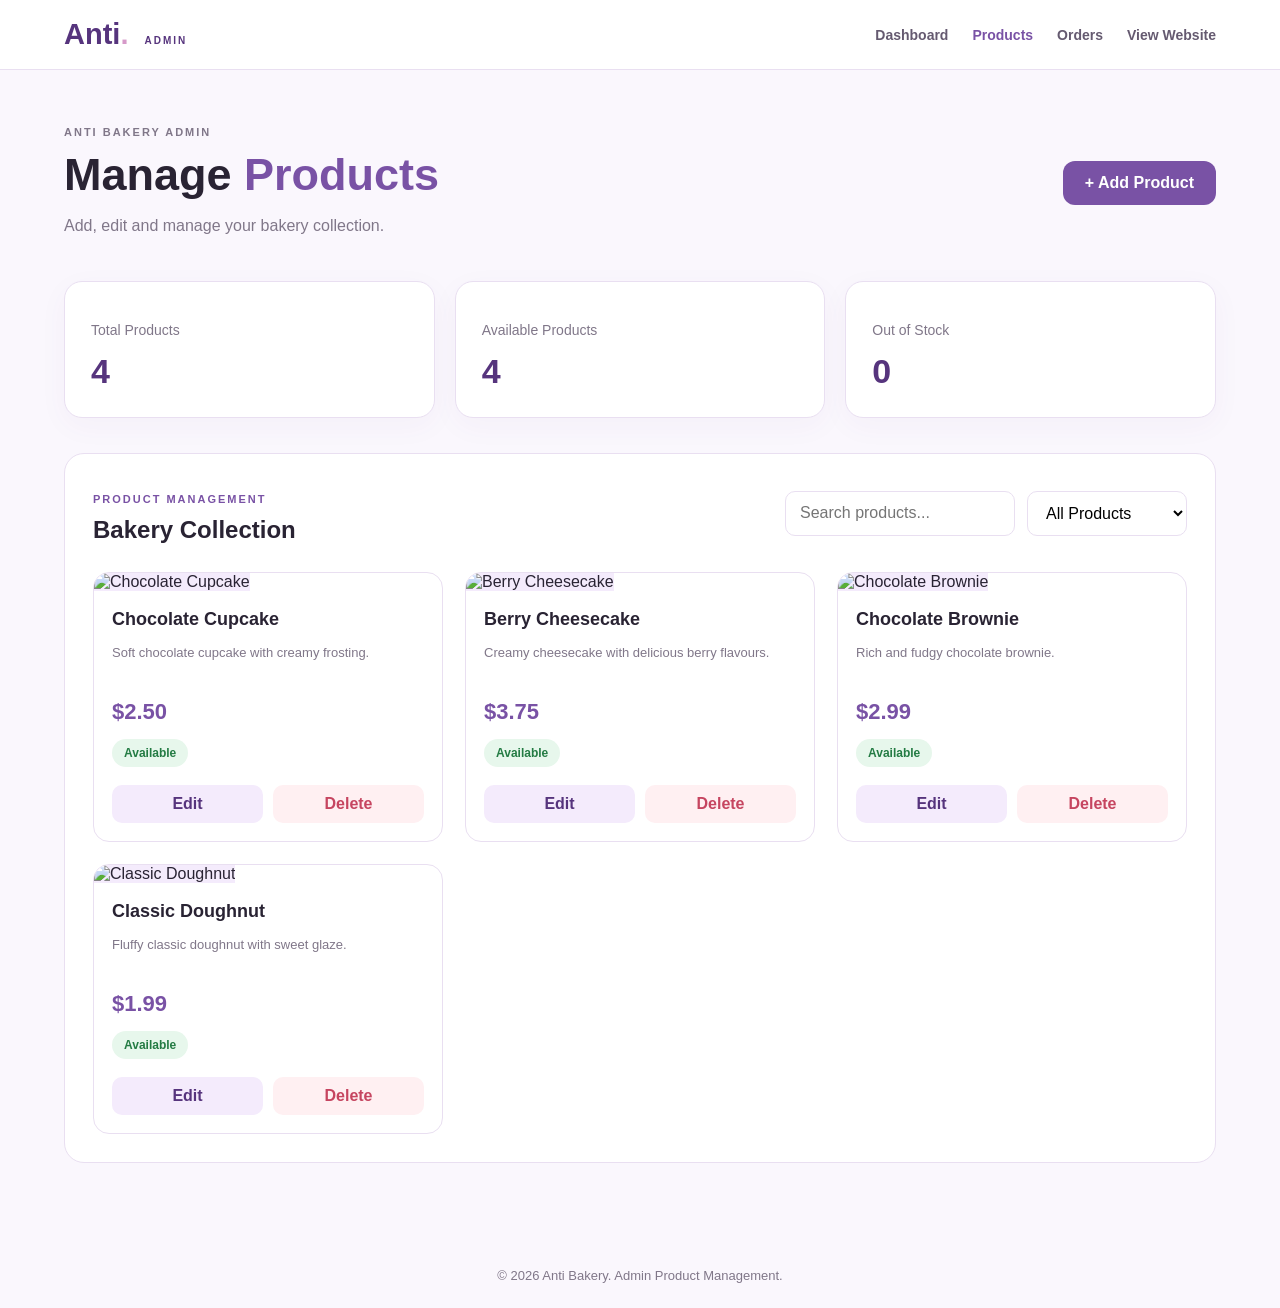
==== admin-products.html @ 4fc534d1 "Initial commit - Anti Bakery frontend" ====
<!DOCTYPE html>
<html lang="en">
<head>
  <meta charset="UTF-8">
  <meta name="viewport"
        content="width=device-width, initial-scale=1.0">

  <title>Manage Products | Anti Bakery</title>

  <link rel="stylesheet"
        href="admin-products.css">
</head>

<body>

  <!-- HEADER -->
  <header class="admin-header">
    <div class="header-inner">
      <a href="admin.html" class="logo">
        Anti<span>.</span>
        <small>ADMIN</small>
      </a>

      <nav class="admin-nav">
        <a href="admin.html">Dashboard</a>
        <a href="admin-products.html"
           class="active">Products</a>
        <a href="admin.html#orders">Orders</a>
        <a href="index.html">View Website</a>
      </nav>
    </div>
  </header>

  <main class="admin-container">

    <!-- PAGE HEADING -->
    <section class="page-heading">
      <div>
        <p class="eyebrow">ANTI BAKERY ADMIN</p>
        <h1>Manage <span>Products</span></h1>
        <p>
          Add, edit and manage your bakery collection.
        </p>
      </div>

      <button id="addProductBtn"
              class="primary-btn"
              type="button">
        + Add Product
      </button>
    </section>

    <!-- STATISTICS -->
    <section class="stats-grid">
      <article class="stat-card">
        <p>Total Products</p>
        <h2 id="totalProducts">0</h2>
      </article>

      <article class="stat-card">
        <p>Available Products</p>
        <h2 id="availableProducts">0</h2>
      </article>

      <article class="stat-card">
        <p>Out of Stock</p>
        <h2 id="outOfStockProducts">0</h2>
      </article>
    </section>

    <!-- PRODUCT LIST -->
    <section class="products-section">
      <div class="section-top">
        <div>
          <p class="eyebrow">PRODUCT MANAGEMENT</p>
          <h2>Bakery Collection</h2>
        </div>

        <div class="filters">
          <input
            type="search"
            id="productSearch"
            placeholder="Search products..."
            aria-label="Search products">

          <select id="stockFilter"
                  aria-label="Filter products">
            <option value="all">All Products</option>
            <option value="available">Available</option>
            <option value="out">Out of Stock</option>
          </select>
        </div>
      </div>

      <div id="productsGrid"
           class="products-grid"></div>

      <p id="emptyProducts"
         class="empty-message"
         hidden>
        No products found.
      </p>
    </section>
  </main>

  <!-- ADD / EDIT PRODUCT DIALOG -->
  <dialog id="productDialog"
          class="product-dialog">

    <form id="productForm">
      <div class="dialog-heading">
        <h2 id="dialogTitle">Add Product</h2>

        <button type="button"
                id="closeProductDialog"
                class="close-btn"
                aria-label="Close">
          ×
        </button>
      </div>

      <div class="form-group">
        <label for="productName">
          Product Name
        </label>
        <input type="text"
               id="productName"
               required
               maxlength="80">
      </div>

      <div class="form-group">
        <label for="productPrice">
          Price ($)
        </label>
        <input type="number"
               id="productPrice"
               min="0.01"
               max="99999"
               step="0.01"
               required>
      </div>

      <div class="form-group">
        <label for="productImage">
          Product Image URL
        </label>
        <input type="url"
               id="productImage"
               placeholder="https://example.com/cake.jpg"
               required>
      </div>

      <div class="form-group">
        <label for="productDescription">
          Description
        </label>
        <textarea id="productDescription"
                  rows="3"
                  maxlength="300"
                  placeholder="Describe your product..."></textarea>
      </div>

      <div class="form-group">
        <label for="productStock">
          Stock Status
        </label>
        <select id="productStock">
          <option value="available">Available</option>
          <option value="out">Out of Stock</option>
        </select>
      </div>

      <div class="dialog-actions">
        <button type="button"
                id="cancelProductBtn"
                class="secondary-btn">
          Cancel
        </button>

        <button type="submit"
                class="primary-btn">
          Save Product
        </button>
      </div>
    </form>
  </dialog>

  <footer class="footer">
    © <span id="year"></span> Anti Bakery.
    Admin Product Management.
  </footer>

  <script src="admin-products.js"></script>
</body>
</html>
---- admin-products.css ----
/* =========================================
   ANTI BAKERY - ADMIN PRODUCTS CSS
========================================= */

:root {
  --purple: #7952a5;
  --purple-dark: #56347d;
  --lavender: #f4ebfc;
  --lavender-light: #faf7fd;
  --text: #292333;
  --muted: #807789;
  --border: #e9dff1;
  --white: #ffffff;
  --danger: #c64560;
}

* {
  box-sizing: border-box;
}

body {
  margin: 0;
  font-family: Arial, Helvetica, sans-serif;
  background: var(--lavender-light);
  color: var(--text);
}

button,
input,
select,
textarea {
  font: inherit;
}

button {
  cursor: pointer;
}

[hidden] {
  display: none !important;
}

/* HEADER */

.admin-header {
  position: sticky;
  top: 0;
  z-index: 100;
  background: white;
  border-bottom: 1px solid var(--border);
}

.header-inner {
  max-width: 1200px;
  margin: auto;
  padding: 18px 24px;
  display: flex;
  align-items: center;
  justify-content: space-between;
  gap: 20px;
}

.logo {
  text-decoration: none;
  font-size: 29px;
  font-weight: 800;
  color: var(--purple-dark);
}

.logo span {
  color: #d69ac9;
}

.logo small {
  font-size: 10px;
  letter-spacing: 2px;
  margin-left: 8px;
}

.admin-nav {
  display: flex;
  align-items: center;
  flex-wrap: wrap;
  gap: 24px;
}

.admin-nav a {
  text-decoration: none;
  color: #655a70;
  font-size: 14px;
  font-weight: 600;
}

.admin-nav a:hover,
.admin-nav a.active {
  color: var(--purple);
}

/* MAIN */

.admin-container {
  max-width: 1200px;
  margin: auto;
  padding: 45px 24px 80px;
}

.page-heading {
  display: flex;
  justify-content: space-between;
  align-items: center;
  gap: 24px;
  margin-bottom: 30px;
}

.eyebrow {
  font-size: 11px;
  font-weight: 800;
  letter-spacing: 2px;
  color: var(--purple);
}

.page-heading h1 {
  font-size: clamp(32px, 5vw, 45px);
  margin: 10px 0;
}

.page-heading h1 span {
  color: var(--purple);
}

.page-heading p {
  color: var(--muted);
}

.primary-btn {
  background: var(--purple);
  color: white;
  border: none;
  padding: 13px 22px;
  border-radius: 12px;
  font-weight: 700;
}

.primary-btn:hover {
  background: var(--purple-dark);
}

.secondary-btn {
  background: var(--lavender);
  color: var(--purple-dark);
  border: none;
  padding: 13px 22px;
  border-radius: 12px;
  font-weight: 700;
}

/* STATISTICS */

.stats-grid {
  display: grid;
  grid-template-columns: repeat(3, 1fr);
  gap: 20px;
  margin-bottom: 35px;
}

.stat-card {
  background: white;
  border: 1px solid var(--border);
  border-radius: 18px;
  padding: 26px;
  box-shadow: 0 8px 30px rgba(90, 55, 125, 0.04);
}

.stat-card p {
  color: var(--muted);
  font-size: 14px;
}

.stat-card h2 {
  font-size: 34px;
  margin: 12px 0 0;
  color: var(--purple-dark);
}

/* PRODUCTS SECTION */

.products-section {
  background: white;
  border: 1px solid var(--border);
  border-radius: 20px;
  padding: 28px;
}

.section-top {
  display: flex;
  justify-content: space-between;
  align-items: center;
  gap: 20px;
  margin-bottom: 28px;
}

.section-top h2 {
  margin: 8px 0 0;
}

.filters {
  display: flex;
  gap: 12px;
}

.filters input,
.filters select {
  padding: 12px 14px;
  border: 1px solid var(--border);
  border-radius: 10px;
  outline: none;
  background: white;
  min-width: 160px;
}

.filters input:focus,
.filters select:focus {
  border-color: var(--purple);
}

/* PRODUCT CARDS */

.products-grid {
  display: grid;
  grid-template-columns: repeat(3, 1fr);
  gap: 22px;
}

.product-card {
  border: 1px solid var(--border);
  border-radius: 16px;
  overflow: hidden;
  background: white;
}

.product-image {
  width: 100%;
  height: 190px;
  object-fit: cover;
  background: var(--lavender);
}

.product-info {
  padding: 18px;
}

.product-info h3 {
  font-size: 18px;
  margin: 0 0 8px;
}

.product-description {
  color: var(--muted);
  font-size: 13px;
  line-height: 1.6;
  min-height: 42px;
}

.product-price {
  font-size: 22px;
  font-weight: 800;
  color: var(--purple);
  margin: 14px 0;
}

.stock-badge {
  display: inline-block;
  font-size: 12px;
  font-weight: 700;
  border-radius: 20px;
  padding: 7px 12px;
}

.stock-badge.available {
  background: #e7f7ec;
  color: #237b43;
}

.stock-badge.out {
  background: #fdecef;
  color: #ba4058;
}

.product-actions {
  display: flex;
  gap: 10px;
  margin-top: 18px;
}

.edit-btn,
.delete-btn {
  flex: 1;
  padding: 10px 12px;
  border-radius: 10px;
  font-weight: 700;
  border: none;
}

.edit-btn {
  background: var(--lavender);
  color: var(--purple-dark);
}

.delete-btn {
  background: #fff0f2;
  color: var(--danger);
}

.empty-message {
  text-align: center;
  padding: 50px 10px;
  color: var(--muted);
}

/* DIALOG */

.product-dialog {
  width: min(94%, 520px);
  max-height: 90vh;
  overflow-y: auto;
  border: none;
  border-radius: 20px;
  padding: 28px;
  box-shadow: 0 20px 70px rgba(35, 15, 60, 0.2);
}

.product-dialog::backdrop {
  background: rgba(25, 15, 40, 0.55);
}

.dialog-heading {
  display: flex;
  justify-content: space-between;
  align-items: center;
  margin-bottom: 20px;
}

.dialog-heading h2 {
  margin: 0;
}

.close-btn {
  background: var(--lavender);
  border: none;
  border-radius: 50%;
  width: 34px;
  height: 34px;
  font-size: 23px;
}

.form-group {
  display: flex;
  flex-direction: column;
  gap: 8px;
  margin-bottom: 18px;
}

.form-group label {
  font-size: 13px;
  font-weight: 700;
}

.form-group input,
.form-group textarea,
.form-group select {
  width: 100%;
  padding: 12px;
  border: 1px solid var(--border);
  border-radius: 10px;
  outline: none;
}

.form-group input:focus,
.form-group textarea:focus,
.form-group select:focus {
  border-color: var(--purple);
}

.dialog-actions {
  display: flex;
  justify-content: flex-end;
  gap: 12px;
  margin-top: 24px;
}

.footer {
  text-align: center;
  padding: 25px;
  color: var(--muted);
  font-size: 13px;
}

/* RESPONSIVE */

@media (max-width: 900px) {
  .products-grid {
    grid-template-columns: repeat(2, 1fr);
  }
}

@media (max-width: 650px) {
  .header-inner,
  .page-heading,
  .section-top {
    flex-direction: column;
    align-items: flex-start;
  }

  .stats-grid,
  .products-grid {
    grid-template-columns: 1fr;
  }

  .filters {
    width: 100%;
    flex-direction: column;
  }

  .filters input,
  .filters select {
    width: 100%;
  }

  .products-section {
    padding: 18px;
  }

  .admin-container {
    padding: 30px 15px;
  }

  .dialog-actions {
    flex-direction: column;
  }
}
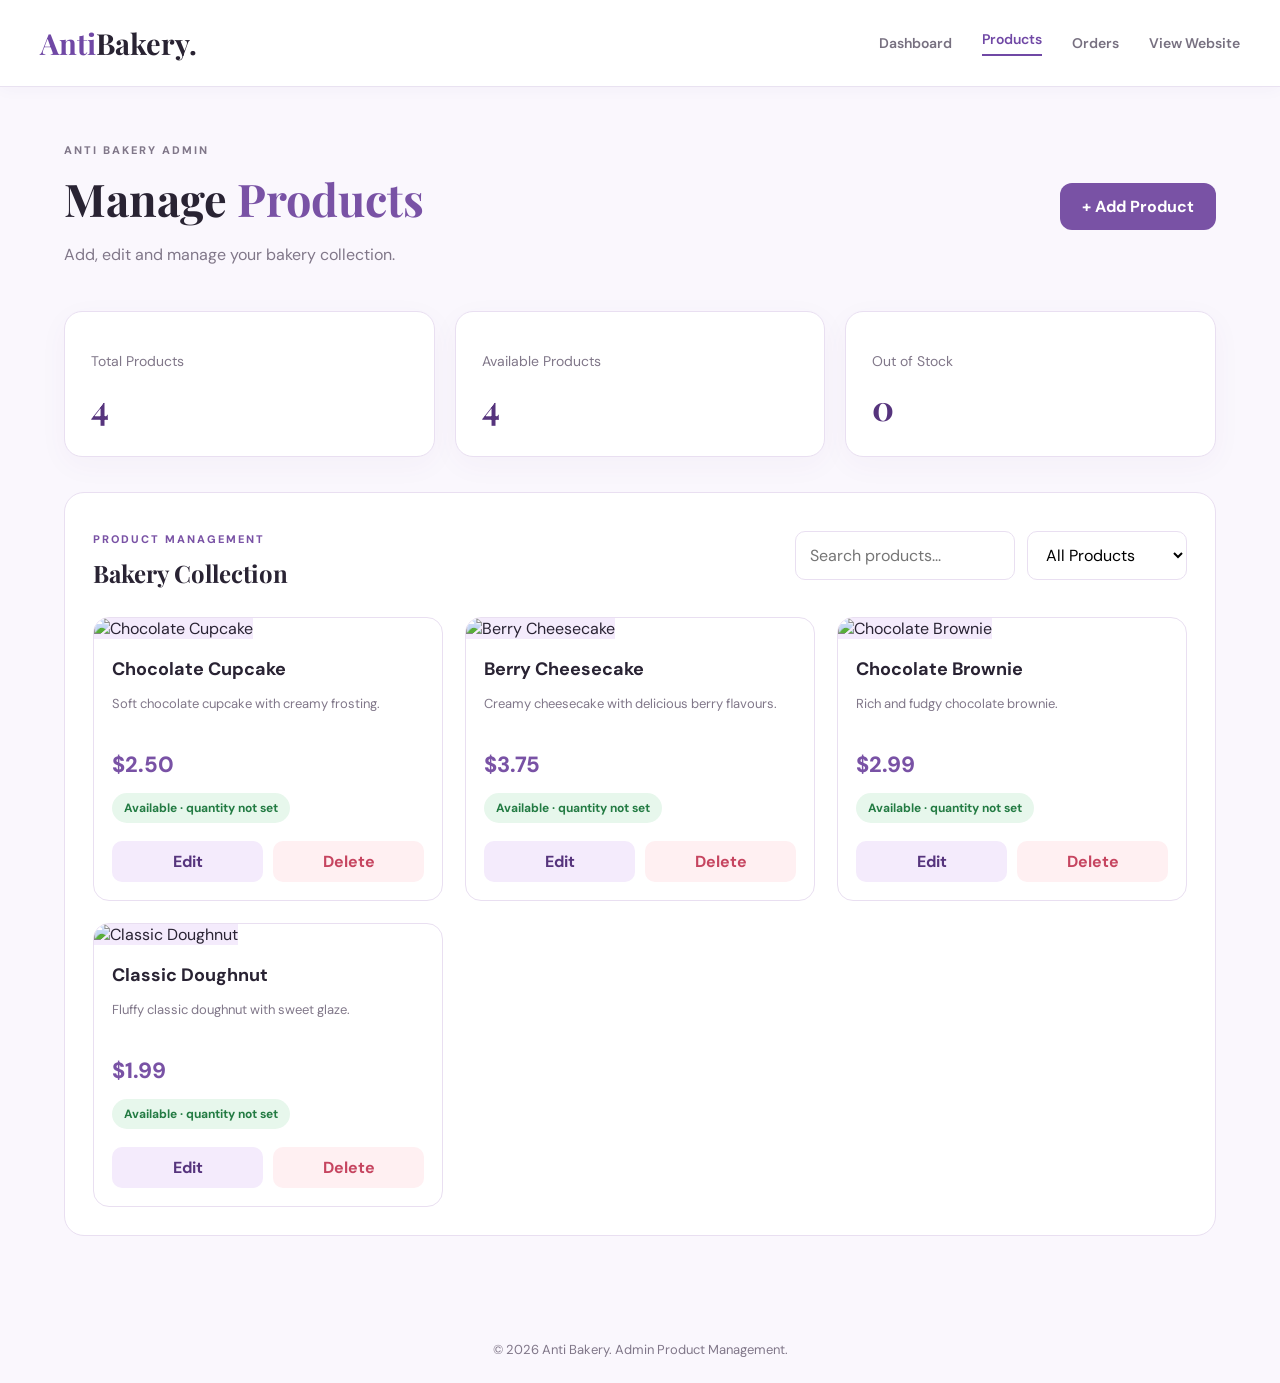
==== commit 8f3f5850: "Add product details popup and customer wishlist" ====
--- a/admin-products.html
+++ b/admin-products.html
@@ -3,56 +3,111 @@
 <html lang="en">
 <head>
   <meta charset="UTF-8">
+
   <meta name="viewport"
         content="width=device-width, initial-scale=1.0">
 
   <title>Manage Products | Anti Bakery</title>
 
+  <!-- GOOGLE FONTS -->
+  <link rel="preconnect"
+        href="https://fonts.googleapis.com">
+
+  <link rel="preconnect"
+        href="https://fonts.gstatic.com"
+        crossorigin>
+
+  <link
+    href="https://fonts.googleapis.com/css2?family=DM+Sans:wght@400;500;600;700&family=Playfair+Display:wght@400;500;600;700&display=swap"
+    rel="stylesheet"
+  >
+
+  <!-- ADMIN PRODUCTS CSS -->
   <link rel="stylesheet"
-        href="admin-products.css">
+        href="admin-products.css?v=3">
 </head>
 
 <body>
 
-  <!-- HEADER -->
+  <!-- =====================================
+       ADMIN HEADER
+  ====================================== -->
+
   <header class="admin-header">
-    <div class="header-inner">
-      <a href="admin.html" class="logo">
-        Anti<span>.</span>
-        <small>ADMIN</small>
+
+    <div class="admin-header-inner">
+
+      <!-- ORIGINAL ADMIN LOGO -->
+      <a href="admin.html" class="admin-logo">
+        Anti<span>Bakery.</span>
       </a>
 
-      <nav class="admin-nav">
-        <a href="admin.html">Dashboard</a>
+      <!-- ADMIN NAVIGATION -->
+      <nav class="admin-nav"
+           aria-label="Admin navigation">
+
+        <a href="admin.html">
+          Dashboard
+        </a>
+
         <a href="admin-products.html"
-           class="active">Products</a>
-        <a href="admin.html#orders">Orders</a>
-        <a href="index.html">View Website</a>
+           class="active"
+           aria-current="page">
+          Products
+        </a>
+
+        <a href="admin.html#recentOrders">
+          Orders
+        </a>
+
+        <a href="index.html">
+          View Website
+        </a>
+
       </nav>
+
     </div>
+
   </header>
+
+  <!-- =====================================
+       MAIN CONTENT
+  ====================================== -->
 
   <main class="admin-container">
 
     <!-- PAGE HEADING -->
     <section class="page-heading">
+
       <div>
-        <p class="eyebrow">ANTI BAKERY ADMIN</p>
-        <h1>Manage <span>Products</span></h1>
+        <p class="eyebrow">
+          ANTI BAKERY ADMIN
+        </p>
+
+        <h1>
+          Manage <span>Products</span>
+        </h1>
+
         <p>
           Add, edit and manage your bakery collection.
         </p>
       </div>
 
-      <button id="addProductBtn"
-              class="primary-btn"
-              type="button">
+      <button
+        id="addProductBtn"
+        class="primary-btn"
+        type="button">
         + Add Product
       </button>
+
     </section>
 
-    <!-- STATISTICS -->
+    <!-- =====================================
+         PRODUCT STATISTICS
+    ====================================== -->
+
     <section class="stats-grid">
+
       <article class="stat-card">
         <p>Total Products</p>
         <h2 id="totalProducts">0</h2>
@@ -67,131 +122,326 @@
         <p>Out of Stock</p>
         <h2 id="outOfStockProducts">0</h2>
       </article>
+
     </section>
 
-    <!-- PRODUCT LIST -->
+    <!-- =====================================
+         PRODUCT MANAGEMENT
+    ====================================== -->
+
     <section class="products-section">
+
       <div class="section-top">
+
         <div>
-          <p class="eyebrow">PRODUCT MANAGEMENT</p>
+          <p class="eyebrow">
+            PRODUCT MANAGEMENT
+          </p>
+
           <h2>Bakery Collection</h2>
         </div>
 
+        <!-- SEARCH AND FILTER -->
         <div class="filters">
+
           <input
             type="search"
             id="productSearch"
             placeholder="Search products..."
-            aria-label="Search products">
-
-          <select id="stockFilter"
-                  aria-label="Filter products">
-            <option value="all">All Products</option>
-            <option value="available">Available</option>
-            <option value="out">Out of Stock</option>
+            aria-label="Search products"
+          >
+
+          <select
+            id="stockFilter"
+            aria-label="Filter products">
+
+            <option value="all">
+              All Products
+            </option>
+
+            <option value="available">
+              Available
+            </option>
+
+            <option value="out">
+              Out of Stock
+            </option>
+
           </select>
+
         </div>
-      </div>
-
-      <div id="productsGrid"
-           class="products-grid"></div>
-
-      <p id="emptyProducts"
-         class="empty-message"
-         hidden>
+
+      </div>
+
+      <!-- DYNAMIC PRODUCT CARDS -->
+      <div
+        id="productsGrid"
+        class="products-grid">
+      </div>
+
+      <!-- EMPTY STATE -->
+      <p
+        id="emptyProducts"
+        class="empty-message"
+        hidden>
         No products found.
       </p>
+
     </section>
+
   </main>
 
-  <!-- ADD / EDIT PRODUCT DIALOG -->
-  <dialog id="productDialog"
-          class="product-dialog">
+  <!-- =====================================
+       ADD / EDIT PRODUCT DIALOG
+  ====================================== -->
+
+  <dialog
+    id="productDialog"
+    class="product-dialog">
 
     <form id="productForm">
+
+      <!-- DIALOG HEADER -->
       <div class="dialog-heading">
-        <h2 id="dialogTitle">Add Product</h2>
-
-        <button type="button"
-                id="closeProductDialog"
-                class="close-btn"
-                aria-label="Close">
+
+        <h2 id="dialogTitle">
+          Add Product
+        </h2>
+
+        <button
+          type="button"
+          id="closeProductDialog"
+          class="close-btn"
+          aria-label="Close">
           ×
         </button>
-      </div>
-
-      <div class="form-group">
+
+      </div>
+
+      <!-- PRODUCT NAME -->
+      <div class="form-group">
+
         <label for="productName">
           Product Name
         </label>
-        <input type="text"
-               id="productName"
-               required
-               maxlength="80">
-      </div>
-
-      <div class="form-group">
+
+        <input
+          type="text"
+          id="productName"
+          required
+          maxlength="80"
+          placeholder="Enter product name"
+        >
+
+      </div>
+
+      <!-- PRODUCT PRICE -->
+      <div class="form-group">
+
         <label for="productPrice">
           Price ($)
         </label>
-        <input type="number"
-               id="productPrice"
-               min="0.01"
-               max="99999"
-               step="0.01"
-               required>
-      </div>
-
-      <div class="form-group">
-        <label for="productImage">
-          Product Image URL
-        </label>
-        <input type="url"
-               id="productImage"
-               placeholder="https://example.com/cake.jpg"
-               required>
-      </div>
-
-      <div class="form-group">
+
+        <input
+          type="number"
+          id="productPrice"
+          min="0.01"
+          max="99999"
+          step="0.01"
+          required
+          placeholder="Enter product price"
+        >
+
+      </div>
+
+      <!-- =====================================
+           PRODUCT IMAGE UPLOAD
+      ====================================== -->
+
+      <div class="form-group">
+
+        <label>
+          Product Image
+        </label>
+
+        <div class="image-upload-box">
+
+          <div class="image-upload-icon">
+            📷
+          </div>
+
+          <p class="image-upload-title">
+            Upload your bakery photo
+          </p>
+
+          <p class="image-upload-help">
+            JPG, PNG or WebP • Maximum 5 MB
+          </p>
+
+          <label
+            for="productImageFile"
+            class="upload-image-btn">
+            Choose Image
+          </label>
+
+          <input
+            type="file"
+            id="productImageFile"
+            accept="image/jpeg,image/png,image/webp"
+            hidden
+          >
+
+          <p
+            id="selectedImageName"
+            class="selected-image-name">
+            No image selected
+          </p>
+
+        </div>
+
+        <!-- IMAGE URL OPTION -->
+        <div class="image-divider">
+          <span>OR USE IMAGE URL</span>
+        </div>
+
+        <label
+          for="productImage"
+          class="image-url-label">
+          Image URL (Optional)
+        </label>
+
+        <input
+          type="url"
+          id="productImage"
+          placeholder="https://example.com/cake.jpg"
+        >
+
+        <p class="image-help-text">
+          Upload a photo or enter an image URL.
+        </p>
+
+        <!-- IMAGE PREVIEW -->
+        <div
+          id="imagePreviewBox"
+          class="image-preview-box"
+          hidden>
+
+          <p>Image Preview</p>
+
+          <img
+            id="productImagePreview"
+            alt="Product image preview"
+          >
+
+        </div>
+
+      </div>
+
+      <!-- PRODUCT DESCRIPTION -->
+      <div class="form-group">
+
         <label for="productDescription">
           Description
         </label>
-        <textarea id="productDescription"
-                  rows="3"
-                  maxlength="300"
-                  placeholder="Describe your product..."></textarea>
-      </div>
-
-      <div class="form-group">
+
+        <textarea
+          id="productDescription"
+          rows="3"
+          maxlength="300"
+          placeholder="Describe your product..."
+        ></textarea>
+
+      </div>
+
+      <!-- =====================================
+           STOCK STATUS
+      ====================================== -->
+
+      <div class="form-group">
+
         <label for="productStock">
           Stock Status
         </label>
+
         <select id="productStock">
-          <option value="available">Available</option>
-          <option value="out">Out of Stock</option>
+
+          <option value="available">
+            Available
+          </option>
+
+          <option value="out">
+            Out of Stock
+          </option>
+
         </select>
-      </div>
+
+      </div>
+
+      <!-- =====================================
+           NEW STOCK QUANTITY
+      ====================================== -->
+
+      <div class="form-group">
+
+        <label for="productStockQuantity">
+          Stock Quantity
+        </label>
+
+        <input
+          type="number"
+          id="productStockQuantity"
+          min="0"
+          step="1"
+          placeholder="Enter available quantity"
+        >
+
+        <small>
+          For existing products, leave blank
+          if quantity has not been recorded yet.
+        </small>
+
+      </div>
+
+      <!-- =====================================
+           FORM ACTIONS
+      ====================================== -->
 
       <div class="dialog-actions">
-        <button type="button"
-                id="cancelProductBtn"
-                class="secondary-btn">
+
+        <button
+          type="button"
+          id="cancelProductBtn"
+          class="secondary-btn">
           Cancel
         </button>
 
-        <button type="submit"
-                class="primary-btn">
+        <button
+          type="submit"
+          id="saveProductBtn"
+          class="primary-btn">
           Save Product
         </button>
-      </div>
+
+      </div>
+
     </form>
+
   </dialog>
 
+  <!-- =====================================
+       FOOTER
+  ====================================== -->
+
   <footer class="footer">
-    © <span id="year"></span> Anti Bakery.
-    Admin Product Management.
+    © <span id="year"></span>
+    Anti Bakery. Admin Product Management.
   </footer>
 
-  <script src="admin-products.js"></script>
+  <!-- =====================================
+       JAVASCRIPT
+  ====================================== -->
+
+  <script src="admin-products.js?v=3"></script>
+
 </body>
 </html>
--- a/admin-products.css
+++ b/admin-products.css
@@ -439,3 +439,227 @@
     flex-direction: column;
   }
 }
+
+/* =========================================
+   PRODUCT IMAGE UPLOAD FEATURE
+========================================= */
+
+.image-upload-box {
+  border: 2px dashed #d9c5ed;
+  border-radius: 16px;
+  padding: 24px 18px;
+  text-align: center;
+  background: #faf7fd;
+  transition: border-color 0.2s ease,
+              background 0.2s ease;
+}
+
+.image-upload-box:hover {
+  border-color: var(--purple);
+  background: #f6effc;
+}
+
+.image-upload-icon {
+  font-size: 34px;
+  margin-bottom: 10px;
+}
+
+.image-upload-title {
+  margin: 0 0 8px;
+  color: var(--purple-dark);
+  font-size: 15px;
+  font-weight: 700;
+}
+
+.image-upload-help {
+  margin: 0 0 18px;
+  color: var(--muted);
+  font-size: 12px;
+}
+
+.upload-image-btn {
+  display: inline-block;
+  width: auto !important;
+  padding: 12px 22px;
+  border-radius: 11px;
+  background: var(--purple);
+  color: white;
+  font-size: 13px;
+  font-weight: 700;
+  cursor: pointer;
+}
+
+.upload-image-btn:hover {
+  background: var(--purple-dark);
+}
+
+.selected-image-name {
+  margin: 14px 0 0;
+  font-size: 12px;
+  color: var(--muted);
+  overflow-wrap: anywhere;
+}
+
+.image-divider {
+  position: relative;
+  margin: 22px 0;
+  text-align: center;
+}
+
+.image-divider::before {
+  content: "";
+  position: absolute;
+  top: 50%;
+  left: 0;
+  right: 0;
+  height: 1px;
+  background: var(--border);
+}
+
+.image-divider span {
+  position: relative;
+  padding: 0 12px;
+  background: white;
+  color: var(--muted);
+  font-size: 11px;
+  font-weight: 700;
+  letter-spacing: 1px;
+}
+
+.image-url-label {
+  margin-bottom: 2px;
+}
+
+.image-help-text {
+  font-size: 12px;
+  color: var(--muted);
+  line-height: 1.5;
+  margin: 0;
+}
+
+.image-preview-box {
+  padding: 14px;
+  background: var(--lavender-light);
+  border: 1px solid var(--border);
+  border-radius: 14px;
+  margin-top: 12px;
+}
+
+.image-preview-box p {
+  margin: 0 0 12px;
+  font-size: 12px;
+  font-weight: 700;
+  color: var(--purple-dark);
+}
+
+.image-preview-box img {
+  display: block;
+  width: 100%;
+  height: 210px;
+  object-fit: cover;
+  border-radius: 10px;
+  background: var(--lavender);
+}
+
+#saveProductBtn:disabled {
+  opacity: 0.6;
+  cursor: not-allowed;
+}
+
+@media (max-width: 650px) {
+  .image-upload-box {
+    padding: 20px 12px;
+  }
+
+  .image-preview-box img {
+    height: 180px;
+  }
+}
+
+/* MATCH ORIGINAL ADMIN DASHBOARD NAVBAR */
+
+body {
+  font-family: "DM Sans", sans-serif;
+}
+
+.admin-container h1,
+.admin-container h2 {
+  font-family: "Playfair Display", serif;
+}
+
+.admin-header {
+  background: #ffffff;
+  border-bottom: 1px solid #e9e2f1;
+  box-shadow: 0 3px 15px rgba(75, 45, 120, 0.03);
+}
+
+.admin-header-inner {
+  width: min(1200px, calc(100% - 48px));
+  min-height: 86px;
+  margin: 0 auto;
+  display: flex;
+  align-items: center;
+  justify-content: space-between;
+  gap: 30px;
+}
+
+.admin-logo {
+  font-family: "Playfair Display", serif;
+  font-size: 29px;
+  font-weight: 700;
+  color: #7048a5;
+  text-decoration: none;
+  white-space: nowrap;
+}
+
+.admin-logo span {
+  color: #292332;
+}
+
+.admin-nav {
+  display: flex;
+  align-items: center;
+  flex-wrap: wrap;
+  gap: 30px;
+}
+
+.admin-nav a {
+  color: #777080;
+  text-decoration: none;
+  font-size: 14px;
+  font-weight: 600;
+}
+
+.admin-nav a:hover,
+.admin-nav a.active {
+  color: #7048a5;
+}
+
+.admin-nav a.active {
+  border-bottom: 2px solid #7048a5;
+  padding-bottom: 6px;
+}
+
+@media (max-width: 650px) {
+  .admin-header-inner {
+    width: calc(100% - 32px);
+    flex-direction: column;
+    align-items: flex-start;
+    gap: 15px;
+    padding: 20px 0;
+  }
+
+  .admin-logo {
+    font-size: 25px;
+  }
+
+  .admin-nav {
+    width: 100%;
+    gap: 15px;
+  }
+
+  .admin-nav a {
+    font-size: 12px;
+  }
+}
+
